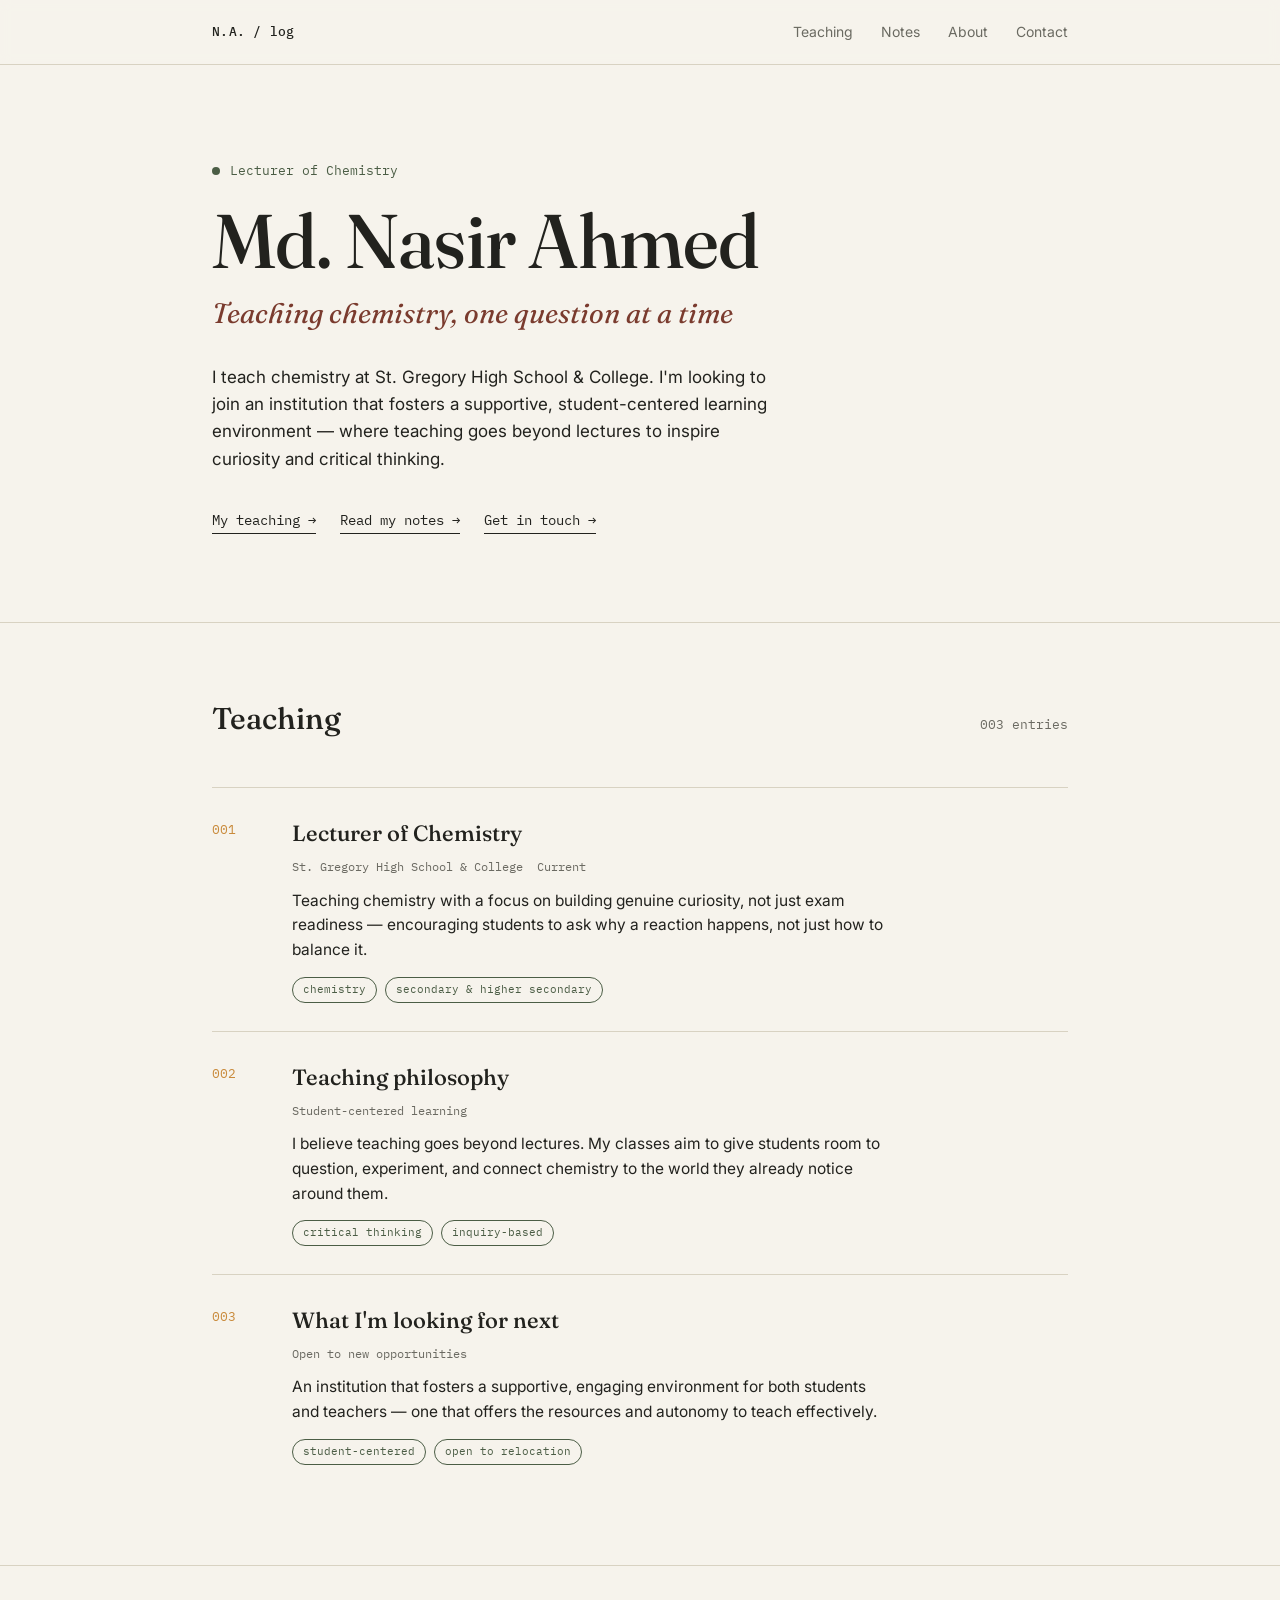
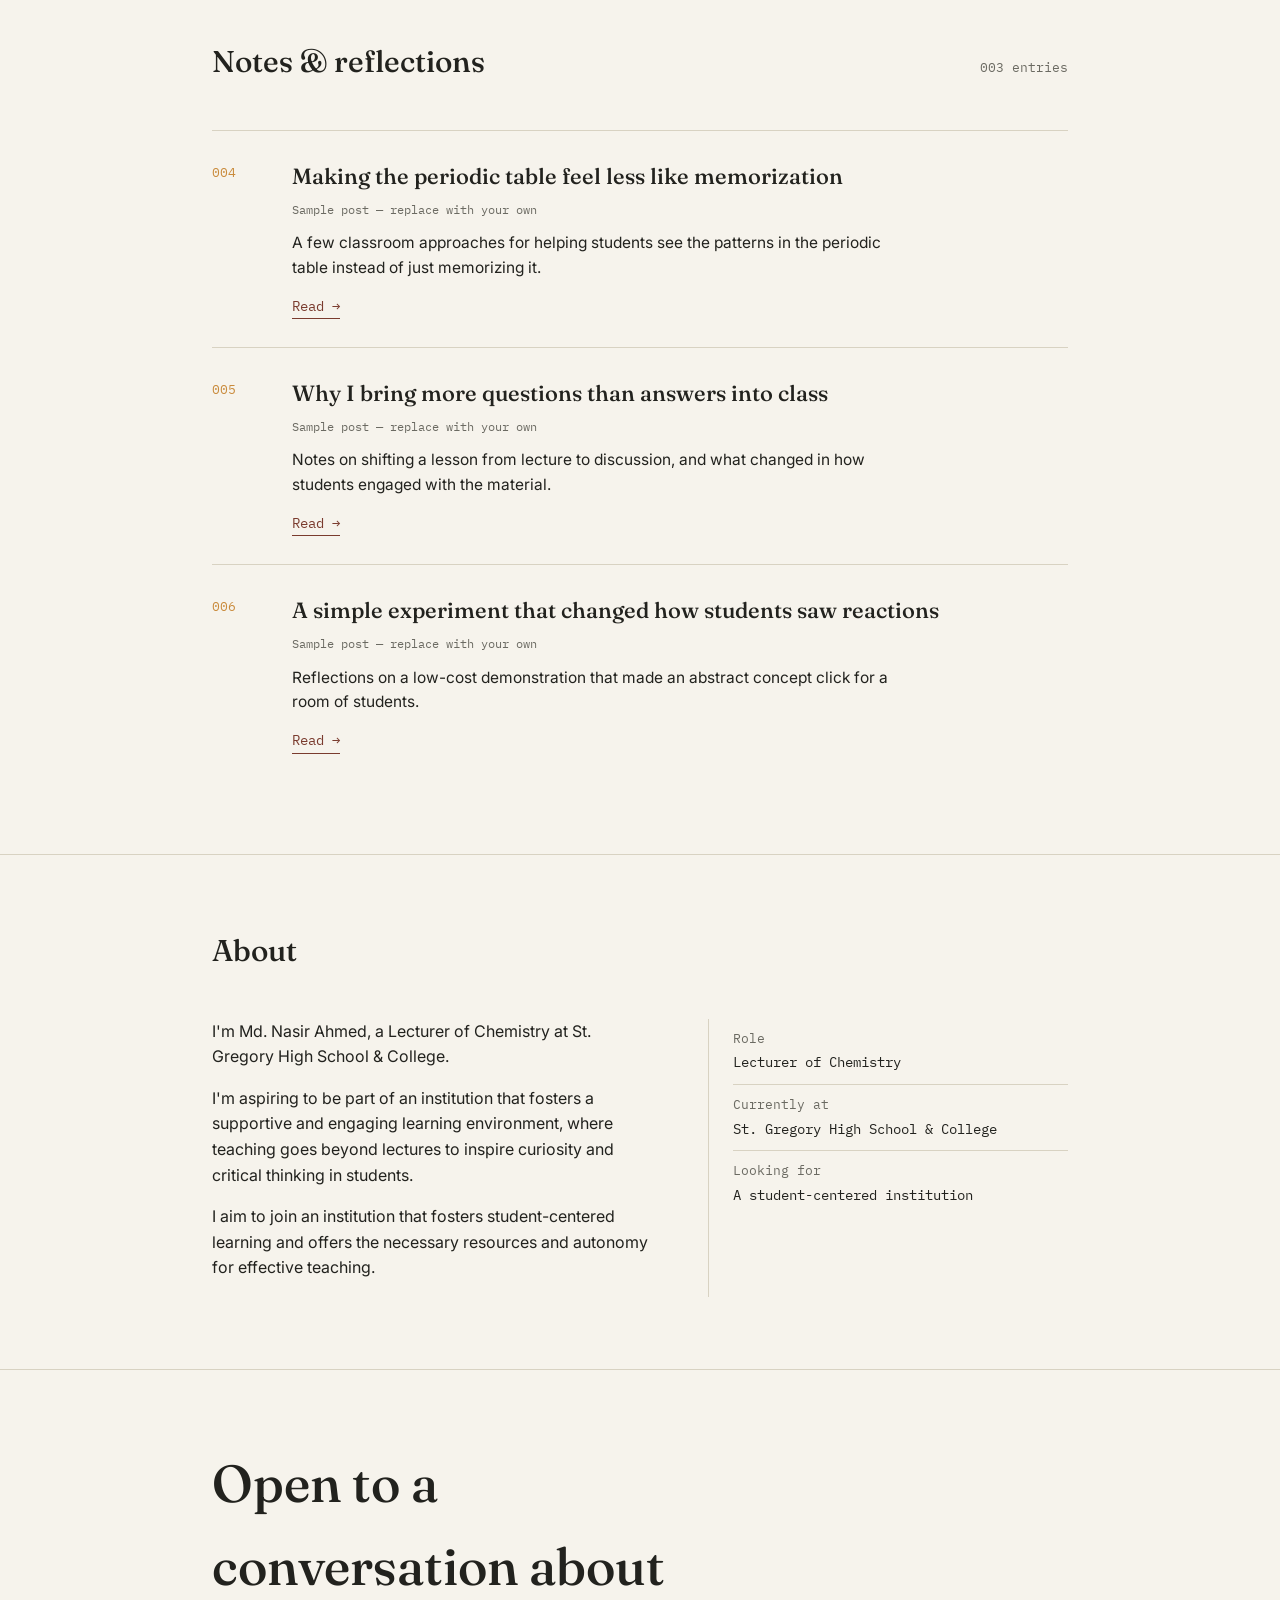
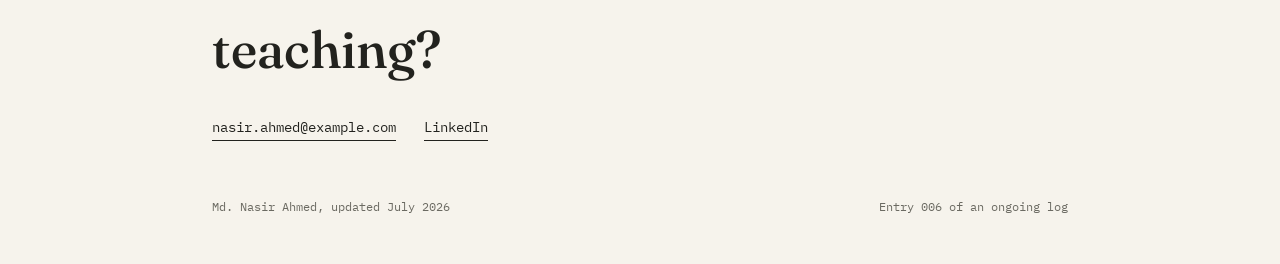
==== index (2).html @ c457138a "Add files via upload" ====
<!DOCTYPE html>
<html lang="en">
<head>
<meta charset="UTF-8">
<meta name="viewport" content="width=device-width, initial-scale=1.0">
<title>Md. Nasir Ahmed</title>
<link rel="preconnect" href="https://fonts.googleapis.com">
<link rel="preconnect" href="https://fonts.gstatic.com" crossorigin>
<link href="https://fonts.googleapis.com/css2?family=Fraunces:ital,opsz,wght@0,9..144,400;0,9..144,500;0,9..144,600;1,9..144,400&family=Inter:wght@400;500;600&family=IBM+Plex+Mono:wght@400;500&display=swap" rel="stylesheet">
<style>
  :root{
    --ink:#1C2321;
    --paper:#F6F3EC;
    --paper-alt:#EFEADD;
    --moss:#4B5D45;
    --ochre:#C98A3B;
    --rust:#7A3B2E;
    --charcoal:#22221E;
    --muted:#6B6A62;
    --line:#D8D2C2;
    --font-display:'Fraunces', serif;
    --font-body:'Inter', sans-serif;
    --font-mono:'IBM Plex Mono', monospace;
  }
  *{margin:0;padding:0;box-sizing:border-box;}
  html{scroll-behavior:smooth;}
  body{
    background:var(--paper);
    color:var(--charcoal);
    font-family:var(--font-body);
    line-height:1.6;
    -webkit-font-smoothing:antialiased;
  }
  a{color:inherit;text-decoration:none;}

  ::selection{background:var(--ochre);color:var(--paper);}

  .wrap{max-width:920px;margin:0 auto;padding:0 32px;}

  /* NAV */
  nav{
    position:sticky;top:0;z-index:50;
    background:rgba(246,243,236,0.92);
    backdrop-filter:blur(6px);
    border-bottom:1px solid var(--line);
  }
  nav .wrap{
    display:flex;align-items:center;justify-content:space-between;
    height:64px;
  }
  .nav-mark{
    font-family:var(--font-mono);font-size:13px;letter-spacing:0.02em;
    color:var(--charcoal);font-weight:500;
  }
  .nav-links{display:flex;gap:28px;list-style:none;}
  .nav-links a{
    font-size:14px;color:var(--muted);
    transition:color 0.15s ease;
  }
  .nav-links a:hover{color:var(--charcoal);}
  .nav-toggle{display:none;background:none;border:none;font-family:var(--font-mono);font-size:13px;cursor:pointer;color:var(--charcoal);}

  /* HERO */
  .hero{padding:96px 0 88px;position:relative;}
  .hero-eyebrow{
    font-family:var(--font-mono);font-size:13px;color:var(--moss);
    margin-bottom:20px;display:flex;align-items:center;gap:10px;
  }
  .hero-eyebrow::before{
    content:"";width:8px;height:8px;background:var(--moss);border-radius:50%;
    display:inline-block;
  }
  h1.hero-name{
    font-family:var(--font-display);
    font-weight:500;
    font-size:clamp(42px, 7vw, 76px);
    line-height:1.02;
    letter-spacing:-0.01em;
    max-width:14ch;
  }
  .hero-role{
    font-family:var(--font-display);
    font-style:italic;
    font-weight:400;
    font-size:clamp(20px, 2.6vw, 28px);
    color:var(--rust);
    margin-top:12px;
  }
  .hero-desc{
    margin-top:28px;
    max-width:52ch;
    font-size:17px;
    color:var(--charcoal);
  }
  .hero-links{
    margin-top:36px;
    display:flex;gap:24px;flex-wrap:wrap;
  }
  .hero-links a{
    font-size:14px;font-family:var(--font-mono);
    border-bottom:1px solid var(--charcoal);
    padding-bottom:2px;
  }
  .hero-links a:hover{color:var(--ochre);border-color:var(--ochre);}

  /* LOG STRUCTURE — shared by work + writing */
  .section{padding:72px 0;border-top:1px solid var(--line);}
  .section-head{
    display:flex;align-items:baseline;justify-content:space-between;
    margin-bottom:44px;flex-wrap:wrap;gap:8px;
  }
  .section-head h2{
    font-family:var(--font-display);font-weight:500;font-size:30px;
  }
  .section-head .count{
    font-family:var(--font-mono);font-size:13px;color:var(--muted);
  }

  .entry{
    display:grid;
    grid-template-columns:56px 1fr;
    gap:24px;
    padding:28px 0;
    border-top:1px solid var(--line);
  }
  .entry:first-of-type{border-top:none;}
  .entry-num{
    font-family:var(--font-mono);font-size:13px;color:var(--ochre);
    padding-top:4px;
  }
  .entry-body h3{
    font-family:var(--font-display);font-weight:500;font-size:22px;
    margin-bottom:6px;
  }
  .entry-meta{
    font-family:var(--font-mono);font-size:12px;color:var(--muted);
    margin-bottom:12px;display:flex;gap:14px;flex-wrap:wrap;
  }
  .entry-body p{color:var(--charcoal);max-width:60ch;font-size:15.5px;}
  .entry-tags{margin-top:14px;display:flex;gap:8px;flex-wrap:wrap;}
  .tag{
    font-family:var(--font-mono);font-size:11px;color:var(--moss);
    border:1px solid var(--moss);border-radius:100px;
    padding:3px 10px;
  }
  .entry-link{
    display:inline-block;margin-top:14px;font-size:14px;font-family:var(--font-mono);
    color:var(--rust);border-bottom:1px solid var(--rust);padding-bottom:1px;
  }

  /* ABOUT */
  .about-grid{display:grid;grid-template-columns:1.1fr 0.9fr;gap:56px;}
  .about-grid p{margin-bottom:16px;font-size:16px;max-width:56ch;}
  .about-facts{
    font-family:var(--font-mono);font-size:13px;color:var(--muted);
    border-left:1px solid var(--line);padding-left:24px;
  }
  .about-facts div{padding:10px 0;border-bottom:1px solid var(--line);}
  .about-facts div:last-child{border-bottom:none;}
  .about-facts span{display:block;color:var(--charcoal);font-size:14px;margin-top:2px;}

  /* CONTACT / FOOTER */
  footer{padding:72px 0 48px;border-top:1px solid var(--line);}
  footer h2{
    font-family:var(--font-display);font-weight:500;
    font-size:clamp(32px,5vw,52px);max-width:14ch;margin-bottom:24px;
  }
  .footer-links{display:flex;gap:28px;flex-wrap:wrap;margin-bottom:56px;}
  .footer-links a{
    font-family:var(--font-mono);font-size:14px;
    border-bottom:1px solid var(--charcoal);padding-bottom:2px;
  }
  .footer-links a:hover{color:var(--ochre);border-color:var(--ochre);}
  .footer-bottom{
    display:flex;justify-content:space-between;align-items:center;
    font-family:var(--font-mono);font-size:12px;color:var(--muted);
    flex-wrap:wrap;gap:8px;
  }

  @media (max-width:720px){
    .wrap{padding:0 20px;}
    .nav-links{
      position:absolute;top:64px;left:0;right:0;
      background:var(--paper);border-bottom:1px solid var(--line);
      flex-direction:column;padding:16px 20px;gap:16px;display:none;
    }
    .nav-links.open{display:flex;}
    .nav-toggle{display:block;}
    .entry{grid-template-columns:1fr;}
    .entry-num{padding-top:0;}
    .about-grid{grid-template-columns:1fr;}
    .about-facts{border-left:none;border-top:1px solid var(--line);padding-left:0;padding-top:20px;}
  }

  :focus-visible{outline:2px solid var(--ochre);outline-offset:2px;}
</style>
</head>
<body>

<nav>
  <div class="wrap">
    <span class="nav-mark">N.A. / log</span>
    <ul class="nav-links" id="navLinks">
      <li><a href="#work">Teaching</a></li>
      <li><a href="#writing">Notes</a></li>
      <li><a href="#about">About</a></li>
      <li><a href="#contact">Contact</a></li>
    </ul>
    <button class="nav-toggle" id="navToggle" aria-label="Toggle menu">Menu</button>
  </div>
</nav>

<header class="hero">
  <div class="wrap">
    <div class="hero-eyebrow">Lecturer of Chemistry</div>
    <h1 class="hero-name">Md. Nasir Ahmed</h1>
    <p class="hero-role">Teaching chemistry, one question at a time</p>
    <p class="hero-desc">I teach chemistry at St. Gregory High School &amp; College. I'm looking to join an institution that fosters a supportive, student-centered learning environment &mdash; where teaching goes beyond lectures to inspire curiosity and critical thinking.</p>
    <div class="hero-links">
      <a href="#work">My teaching &rarr;</a>
      <a href="#writing">Read my notes &rarr;</a>
      <a href="mailto:nasir.ahmed@example.com">Get in touch &rarr;</a>
    </div>
  </div>
</header>

<section class="section" id="work">
  <div class="wrap">
    <div class="section-head">
      <h2>Teaching</h2>
      <span class="count">003 entries</span>
    </div>

    <div class="entry">
      <div class="entry-num">001</div>
      <div class="entry-body">
        <h3>Lecturer of Chemistry</h3>
        <div class="entry-meta"><span>St. Gregory High School &amp; College</span><span>Current</span></div>
        <p>Teaching chemistry with a focus on building genuine curiosity, not just exam readiness &mdash; encouraging students to ask why a reaction happens, not just how to balance it.</p>
        <div class="entry-tags"><span class="tag">chemistry</span><span class="tag">secondary &amp; higher secondary</span></div>
      </div>
    </div>

    <div class="entry">
      <div class="entry-num">002</div>
      <div class="entry-body">
        <h3>Teaching philosophy</h3>
        <div class="entry-meta"><span>Student-centered learning</span></div>
        <p>I believe teaching goes beyond lectures. My classes aim to give students room to question, experiment, and connect chemistry to the world they already notice around them.</p>
        <div class="entry-tags"><span class="tag">critical thinking</span><span class="tag">inquiry-based</span></div>
      </div>
    </div>

    <div class="entry">
      <div class="entry-num">003</div>
      <div class="entry-body">
        <h3>What I'm looking for next</h3>
        <div class="entry-meta"><span>Open to new opportunities</span></div>
        <p>An institution that fosters a supportive, engaging environment for both students and teachers &mdash; one that offers the resources and autonomy to teach effectively.</p>
        <div class="entry-tags"><span class="tag">student-centered</span><span class="tag">open to relocation</span></div>
      </div>
    </div>
  </div>
</section>

<section class="section" id="writing">
  <div class="wrap">
    <div class="section-head">
      <h2>Notes &amp; reflections</h2>
      <span class="count">003 entries</span>
    </div>

    <div class="entry">
      <div class="entry-num">004</div>
      <div class="entry-body">
        <h3>Making the periodic table feel less like memorization</h3>
        <div class="entry-meta"><span>Sample post &mdash; replace with your own</span></div>
        <p>A few classroom approaches for helping students see the patterns in the periodic table instead of just memorizing it.</p>
        <a href="#" class="entry-link">Read &rarr;</a>
      </div>
    </div>

    <div class="entry">
      <div class="entry-num">005</div>
      <div class="entry-body">
        <h3>Why I bring more questions than answers into class</h3>
        <div class="entry-meta"><span>Sample post &mdash; replace with your own</span></div>
        <p>Notes on shifting a lesson from lecture to discussion, and what changed in how students engaged with the material.</p>
        <a href="#" class="entry-link">Read &rarr;</a>
      </div>
    </div>

    <div class="entry">
      <div class="entry-num">006</div>
      <div class="entry-body">
        <h3>A simple experiment that changed how students saw reactions</h3>
        <div class="entry-meta"><span>Sample post &mdash; replace with your own</span></div>
        <p>Reflections on a low-cost demonstration that made an abstract concept click for a room of students.</p>
        <a href="#" class="entry-link">Read &rarr;</a>
      </div>
    </div>
  </div>
</section>

<section class="section" id="about">
  <div class="wrap">
    <div class="section-head"><h2>About</h2></div>
    <div class="about-grid">
      <div>
        <p>I'm Md. Nasir Ahmed, a Lecturer of Chemistry at St. Gregory High School &amp; College.</p>
        <p>I'm aspiring to be part of an institution that fosters a supportive and engaging learning environment, where teaching goes beyond lectures to inspire curiosity and critical thinking in students.</p>
        <p>I aim to join an institution that fosters student-centered learning and offers the necessary resources and autonomy for effective teaching.</p>
      </div>
      <div class="about-facts">
        <div>Role<span>Lecturer of Chemistry</span></div>
        <div>Currently at<span>St. Gregory High School &amp; College</span></div>
        <div>Looking for<span>A student-centered institution</span></div>
      </div>
    </div>
  </div>
</section>

<footer id="contact">
  <div class="wrap">
    <h2>Open to a conversation about teaching?</h2>
    <div class="footer-links">
      <a href="mailto:nasir.ahmed@example.com">nasir.ahmed@example.com</a>
      <a href="#">LinkedIn</a>
    </div>
    <div class="footer-bottom">
      <span>Md. Nasir Ahmed, updated July 2026</span>
      <span>Entry 006 of an ongoing log</span>
    </div>
  </div>
</footer>

<script>
  const toggle = document.getElementById('navToggle');
  const links = document.getElementById('navLinks');
  toggle.addEventListener('click', () => links.classList.toggle('open'));
  links.querySelectorAll('a').forEach(a => a.addEventListener('click', () => links.classList.remove('open')));
</script>

</body>
</html>
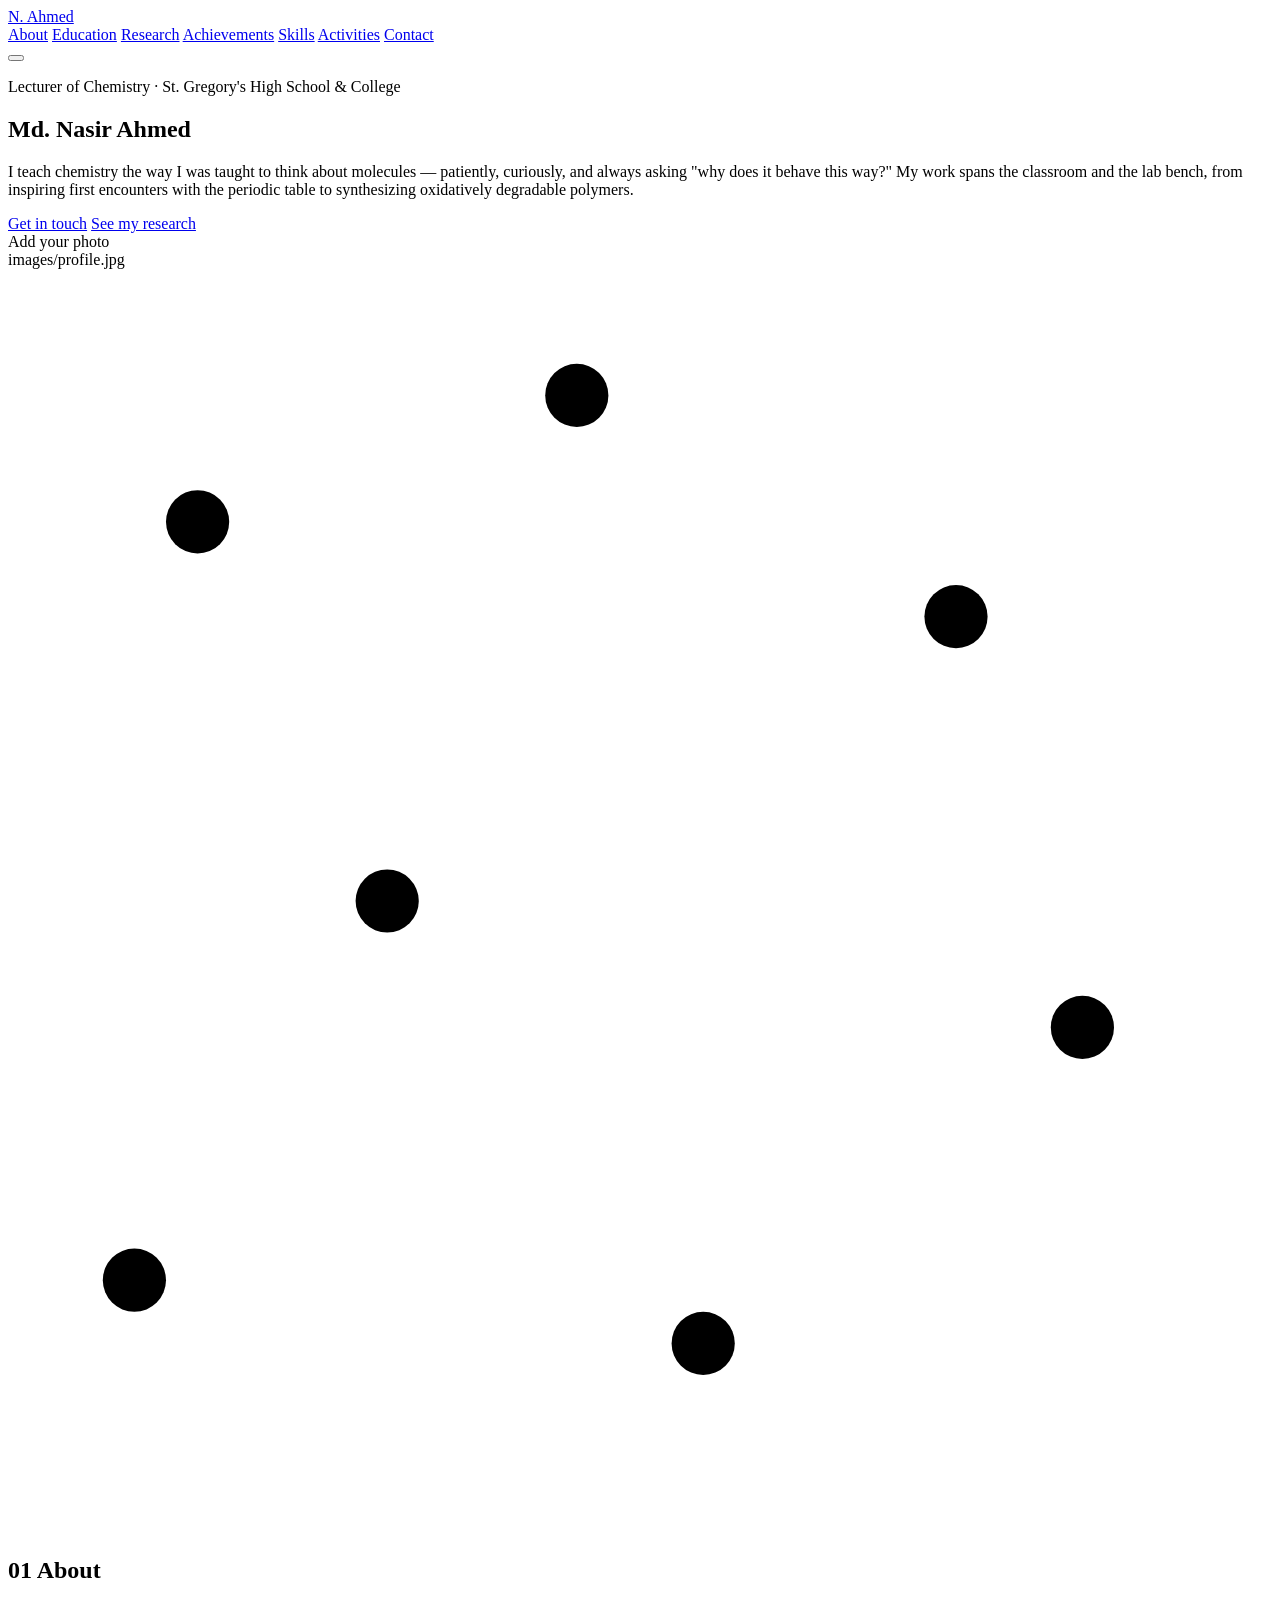
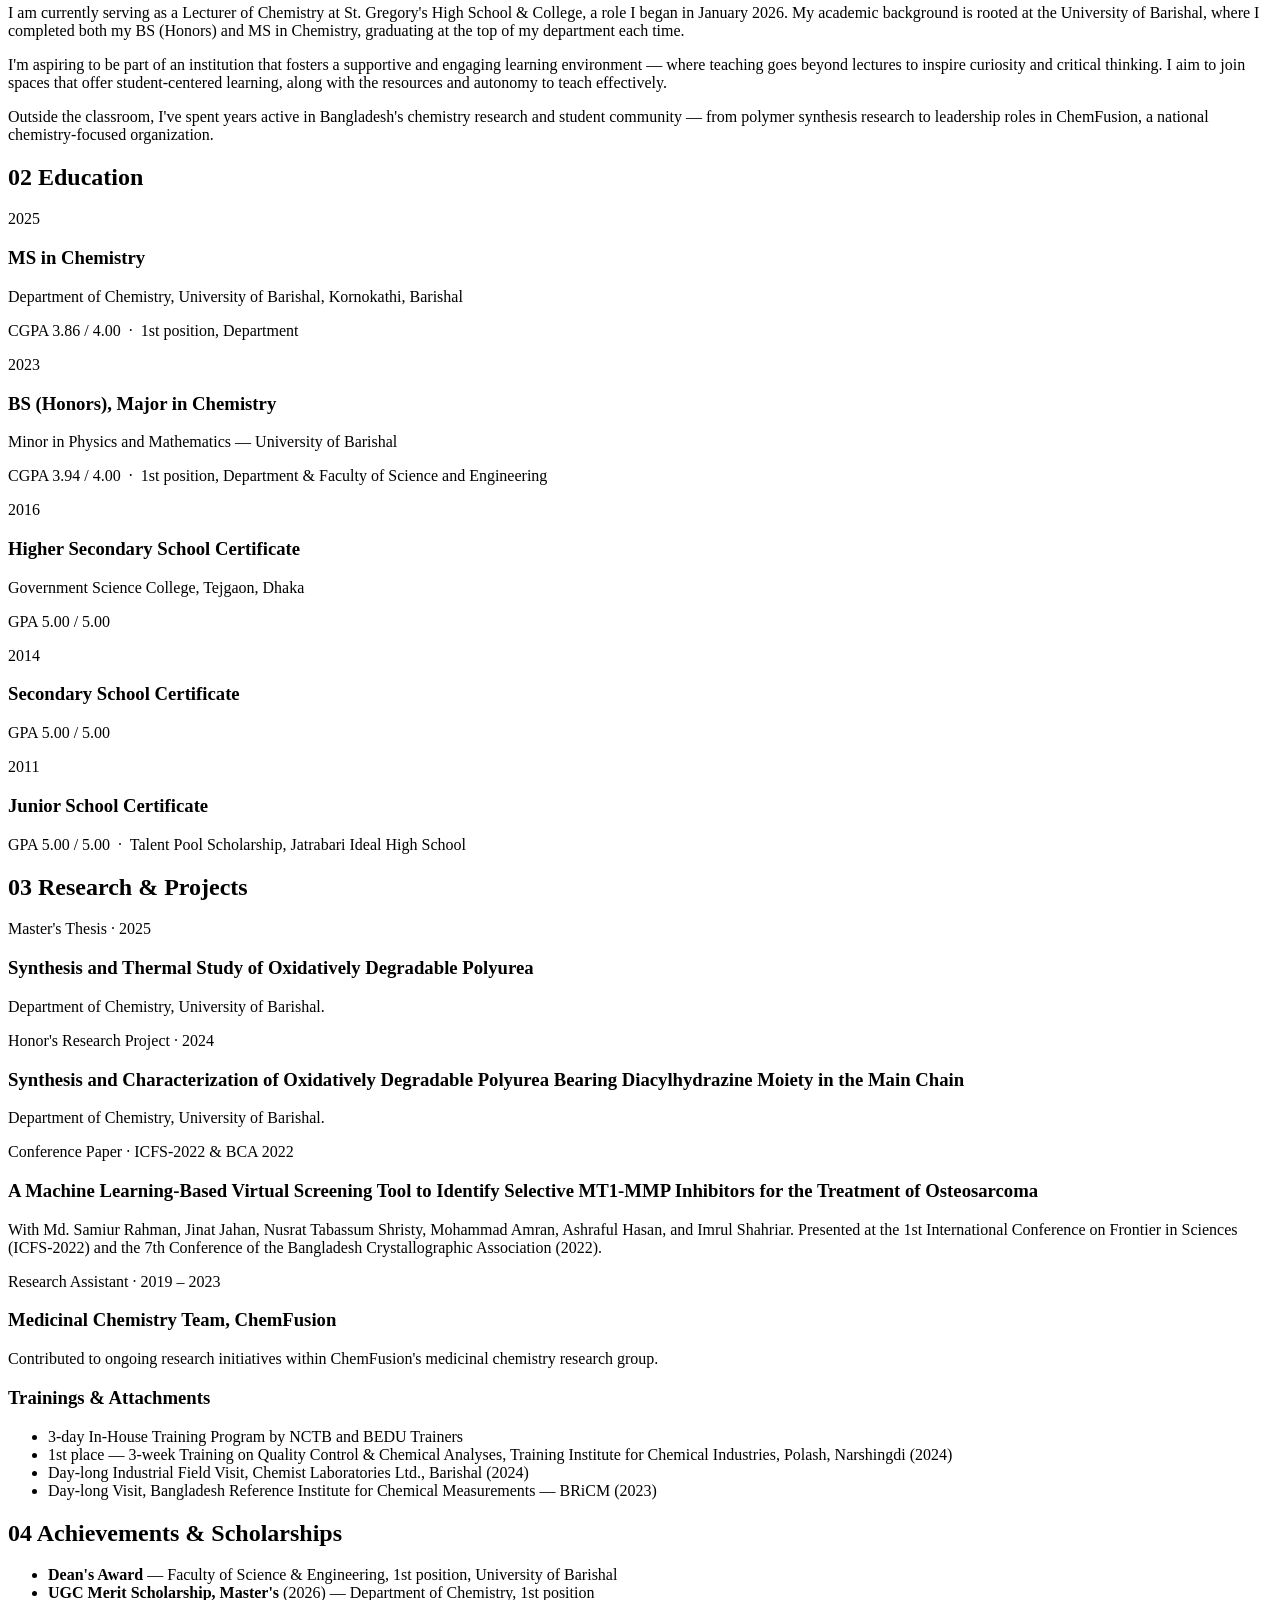
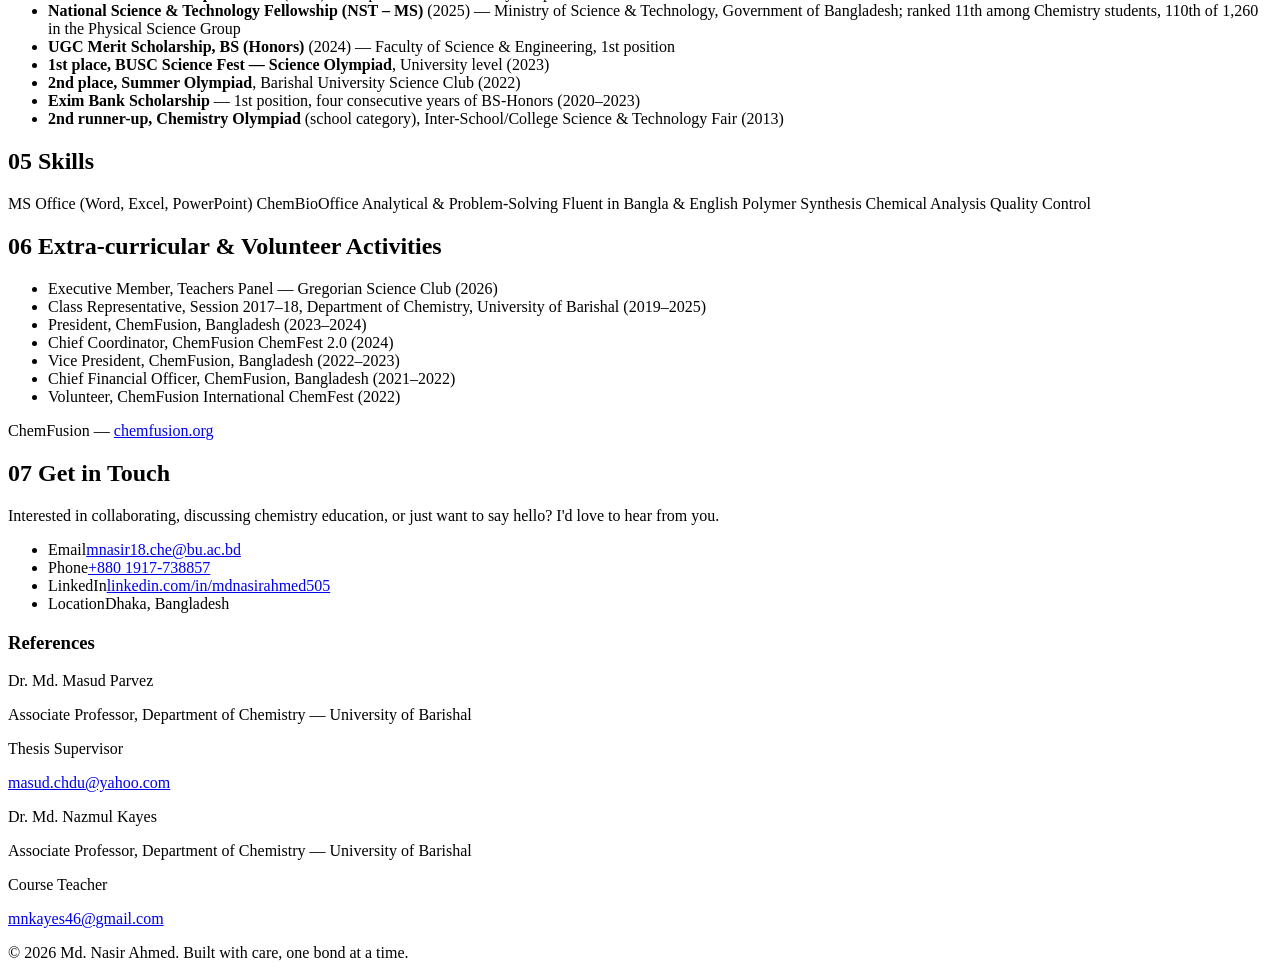
==== commit c1b665cb: "Add files via upload" ====
--- a/index (2).html
+++ b/index (2).html
@@ -3,342 +3,313 @@
 <head>
 <meta charset="UTF-8">
 <meta name="viewport" content="width=device-width, initial-scale=1.0">
-<title>Md. Nasir Ahmed</title>
+<title>Md. Nasir Ahmed — Chemistry Educator & Researcher</title>
+<meta name="description" content="Personal website of Md. Nasir Ahmed, Lecturer of Chemistry at St. Gregory's High School & College.">
 <link rel="preconnect" href="https://fonts.googleapis.com">
 <link rel="preconnect" href="https://fonts.gstatic.com" crossorigin>
-<link href="https://fonts.googleapis.com/css2?family=Fraunces:ital,opsz,wght@0,9..144,400;0,9..144,500;0,9..144,600;1,9..144,400&family=Inter:wght@400;500;600&family=IBM+Plex+Mono:wght@400;500&display=swap" rel="stylesheet">
-<style>
-  :root{
-    --ink:#1C2321;
-    --paper:#F6F3EC;
-    --paper-alt:#EFEADD;
-    --moss:#4B5D45;
-    --ochre:#C98A3B;
-    --rust:#7A3B2E;
-    --charcoal:#22221E;
-    --muted:#6B6A62;
-    --line:#D8D2C2;
-    --font-display:'Fraunces', serif;
-    --font-body:'Inter', sans-serif;
-    --font-mono:'IBM Plex Mono', monospace;
-  }
-  *{margin:0;padding:0;box-sizing:border-box;}
-  html{scroll-behavior:smooth;}
-  body{
-    background:var(--paper);
-    color:var(--charcoal);
-    font-family:var(--font-body);
-    line-height:1.6;
-    -webkit-font-smoothing:antialiased;
-  }
-  a{color:inherit;text-decoration:none;}
-
-  ::selection{background:var(--ochre);color:var(--paper);}
-
-  .wrap{max-width:920px;margin:0 auto;padding:0 32px;}
-
-  /* NAV */
-  nav{
-    position:sticky;top:0;z-index:50;
-    background:rgba(246,243,236,0.92);
-    backdrop-filter:blur(6px);
-    border-bottom:1px solid var(--line);
-  }
-  nav .wrap{
-    display:flex;align-items:center;justify-content:space-between;
-    height:64px;
-  }
-  .nav-mark{
-    font-family:var(--font-mono);font-size:13px;letter-spacing:0.02em;
-    color:var(--charcoal);font-weight:500;
-  }
-  .nav-links{display:flex;gap:28px;list-style:none;}
-  .nav-links a{
-    font-size:14px;color:var(--muted);
-    transition:color 0.15s ease;
-  }
-  .nav-links a:hover{color:var(--charcoal);}
-  .nav-toggle{display:none;background:none;border:none;font-family:var(--font-mono);font-size:13px;cursor:pointer;color:var(--charcoal);}
-
-  /* HERO */
-  .hero{padding:96px 0 88px;position:relative;}
-  .hero-eyebrow{
-    font-family:var(--font-mono);font-size:13px;color:var(--moss);
-    margin-bottom:20px;display:flex;align-items:center;gap:10px;
-  }
-  .hero-eyebrow::before{
-    content:"";width:8px;height:8px;background:var(--moss);border-radius:50%;
-    display:inline-block;
-  }
-  h1.hero-name{
-    font-family:var(--font-display);
-    font-weight:500;
-    font-size:clamp(42px, 7vw, 76px);
-    line-height:1.02;
-    letter-spacing:-0.01em;
-    max-width:14ch;
-  }
-  .hero-role{
-    font-family:var(--font-display);
-    font-style:italic;
-    font-weight:400;
-    font-size:clamp(20px, 2.6vw, 28px);
-    color:var(--rust);
-    margin-top:12px;
-  }
-  .hero-desc{
-    margin-top:28px;
-    max-width:52ch;
-    font-size:17px;
-    color:var(--charcoal);
-  }
-  .hero-links{
-    margin-top:36px;
-    display:flex;gap:24px;flex-wrap:wrap;
-  }
-  .hero-links a{
-    font-size:14px;font-family:var(--font-mono);
-    border-bottom:1px solid var(--charcoal);
-    padding-bottom:2px;
-  }
-  .hero-links a:hover{color:var(--ochre);border-color:var(--ochre);}
-
-  /* LOG STRUCTURE — shared by work + writing */
-  .section{padding:72px 0;border-top:1px solid var(--line);}
-  .section-head{
-    display:flex;align-items:baseline;justify-content:space-between;
-    margin-bottom:44px;flex-wrap:wrap;gap:8px;
-  }
-  .section-head h2{
-    font-family:var(--font-display);font-weight:500;font-size:30px;
-  }
-  .section-head .count{
-    font-family:var(--font-mono);font-size:13px;color:var(--muted);
-  }
-
-  .entry{
-    display:grid;
-    grid-template-columns:56px 1fr;
-    gap:24px;
-    padding:28px 0;
-    border-top:1px solid var(--line);
-  }
-  .entry:first-of-type{border-top:none;}
-  .entry-num{
-    font-family:var(--font-mono);font-size:13px;color:var(--ochre);
-    padding-top:4px;
-  }
-  .entry-body h3{
-    font-family:var(--font-display);font-weight:500;font-size:22px;
-    margin-bottom:6px;
-  }
-  .entry-meta{
-    font-family:var(--font-mono);font-size:12px;color:var(--muted);
-    margin-bottom:12px;display:flex;gap:14px;flex-wrap:wrap;
-  }
-  .entry-body p{color:var(--charcoal);max-width:60ch;font-size:15.5px;}
-  .entry-tags{margin-top:14px;display:flex;gap:8px;flex-wrap:wrap;}
-  .tag{
-    font-family:var(--font-mono);font-size:11px;color:var(--moss);
-    border:1px solid var(--moss);border-radius:100px;
-    padding:3px 10px;
-  }
-  .entry-link{
-    display:inline-block;margin-top:14px;font-size:14px;font-family:var(--font-mono);
-    color:var(--rust);border-bottom:1px solid var(--rust);padding-bottom:1px;
-  }
-
-  /* ABOUT */
-  .about-grid{display:grid;grid-template-columns:1.1fr 0.9fr;gap:56px;}
-  .about-grid p{margin-bottom:16px;font-size:16px;max-width:56ch;}
-  .about-facts{
-    font-family:var(--font-mono);font-size:13px;color:var(--muted);
-    border-left:1px solid var(--line);padding-left:24px;
-  }
-  .about-facts div{padding:10px 0;border-bottom:1px solid var(--line);}
-  .about-facts div:last-child{border-bottom:none;}
-  .about-facts span{display:block;color:var(--charcoal);font-size:14px;margin-top:2px;}
-
-  /* CONTACT / FOOTER */
-  footer{padding:72px 0 48px;border-top:1px solid var(--line);}
-  footer h2{
-    font-family:var(--font-display);font-weight:500;
-    font-size:clamp(32px,5vw,52px);max-width:14ch;margin-bottom:24px;
-  }
-  .footer-links{display:flex;gap:28px;flex-wrap:wrap;margin-bottom:56px;}
-  .footer-links a{
-    font-family:var(--font-mono);font-size:14px;
-    border-bottom:1px solid var(--charcoal);padding-bottom:2px;
-  }
-  .footer-links a:hover{color:var(--ochre);border-color:var(--ochre);}
-  .footer-bottom{
-    display:flex;justify-content:space-between;align-items:center;
-    font-family:var(--font-mono);font-size:12px;color:var(--muted);
-    flex-wrap:wrap;gap:8px;
-  }
-
-  @media (max-width:720px){
-    .wrap{padding:0 20px;}
-    .nav-links{
-      position:absolute;top:64px;left:0;right:0;
-      background:var(--paper);border-bottom:1px solid var(--line);
-      flex-direction:column;padding:16px 20px;gap:16px;display:none;
-    }
-    .nav-links.open{display:flex;}
-    .nav-toggle{display:block;}
-    .entry{grid-template-columns:1fr;}
-    .entry-num{padding-top:0;}
-    .about-grid{grid-template-columns:1fr;}
-    .about-facts{border-left:none;border-top:1px solid var(--line);padding-left:0;padding-top:20px;}
-  }
-
-  :focus-visible{outline:2px solid var(--ochre);outline-offset:2px;}
-</style>
+<link href="https://fonts.googleapis.com/css2?family=Fraunces:opsz,wght@9..144,400;9..144,500;9..144,600;9..144,700&family=Inter:wght@400;500;600;700&family=IBM+Plex+Mono:wght@400;500&display=swap" rel="stylesheet">
+<link rel="stylesheet" href="style.css">
 </head>
 <body>
 
-<nav>
+<!-- ============ NAV ============ -->
+<header class="site-header">
+  <div class="wrap header-inner">
+    <a href="#top" class="brand">N. Ahmed</a>
+    <nav class="site-nav">
+      <a href="#about">About</a>
+      <a href="#education">Education</a>
+      <a href="#research">Research</a>
+      <a href="#achievements">Achievements</a>
+      <a href="#skills">Skills</a>
+      <a href="#activities">Activities</a>
+      <a href="#contact">Contact</a>
+    </nav>
+    <button class="nav-toggle" aria-label="Toggle menu" aria-expanded="false">
+      <span></span><span></span><span></span>
+    </button>
+  </div>
+</header>
+
+<!-- ============ HERO ============ -->
+<section id="top" class="hero">
+  <div class="wrap hero-inner">
+    <div class="hero-text">
+      <p class="eyebrow">Lecturer of Chemistry · St. Gregory's High School & College</p>
+      <h1>Md. Nasir Ahmed</h1>
+      <p class="hero-lede">
+        I teach chemistry the way I was taught to think about molecules — patiently,
+        curiously, and always asking "why does it behave this way?" My work spans
+        the classroom and the lab bench, from inspiring first encounters with the
+        periodic table to synthesizing oxidatively degradable polymers.
+      </p>
+      <div class="hero-actions">
+        <a href="#contact" class="btn btn-primary">Get in touch</a>
+        <a href="#research" class="btn btn-ghost">See my research</a>
+      </div>
+    </div>
+
+    <!-- ===== IMAGE / PHOTO SECTION ===== -->
+    <div class="hero-photo">
+      <div class="photo-frame">
+        <!--
+          ADD YOUR PHOTO HERE:
+          1. Upload a square photo to the /images folder in your GitHub repo (e.g. images/profile.jpg)
+          2. Replace the src below with "images/profile.jpg"
+          3. Delete or keep the placeholder <div class="photo-placeholder"> as a fallback
+        -->
+        <img src="images/profile.jpg" alt="Portrait of Md. Nasir Ahmed" class="profile-photo"
+             onerror="this.style.display='none'; this.nextElementSibling.style.display='flex';">
+        <div class="photo-placeholder">
+          <span>Add your photo<br>images/profile.jpg</span>
+        </div>
+      </div>
+      <svg class="bond-motif" viewBox="0 0 200 200" aria-hidden="true">
+        <circle cx="30" cy="40" r="5"></circle>
+        <circle cx="90" cy="20" r="5"></circle>
+        <circle cx="150" cy="55" r="5"></circle>
+        <circle cx="60" cy="100" r="5"></circle>
+        <circle cx="170" cy="120" r="5"></circle>
+        <circle cx="20" cy="160" r="5"></circle>
+        <circle cx="110" cy="170" r="5"></circle>
+        <line x1="30" y1="40" x2="90" y2="20"></line>
+        <line x1="90" y1="20" x2="150" y2="55"></line>
+        <line x1="30" y1="40" x2="60" y2="100"></line>
+        <line x1="60" y1="100" x2="170" y2="120"></line>
+        <line x1="60" y1="100" x2="20" y2="160"></line>
+        <line x1="60" y1="100" x2="110" y2="170"></line>
+      </svg>
+    </div>
+  </div>
+</section>
+
+<!-- ============ ABOUT ============ -->
+<section id="about" class="section">
+  <div class="wrap about-grid">
+    <h2 class="section-title"><span class="section-num">01</span> About</h2>
+    <div class="about-body">
+      <p>
+        I am currently serving as a Lecturer of Chemistry at St. Gregory's High School
+        & College, a role I began in January 2026. My academic background is rooted at
+        the University of Barishal, where I completed both my BS (Honors) and MS in
+        Chemistry, graduating at the top of my department each time.
+      </p>
+      <p>
+        I'm aspiring to be part of an institution that fosters a supportive and
+        engaging learning environment — where teaching goes beyond lectures to
+        inspire curiosity and critical thinking. I aim to join spaces that offer
+        student-centered learning, along with the resources and autonomy to teach
+        effectively.
+      </p>
+      <p>
+        Outside the classroom, I've spent years active in Bangladesh's chemistry
+        research and student community — from polymer synthesis research to
+        leadership roles in ChemFusion, a national chemistry-focused organization.
+      </p>
+    </div>
+  </div>
+</section>
+
+<!-- ============ EDUCATION ============ -->
+<section id="education" class="section section-tint">
   <div class="wrap">
-    <span class="nav-mark">N.A. / log</span>
-    <ul class="nav-links" id="navLinks">
-      <li><a href="#work">Teaching</a></li>
-      <li><a href="#writing">Notes</a></li>
-      <li><a href="#about">About</a></li>
-      <li><a href="#contact">Contact</a></li>
+    <h2 class="section-title"><span class="section-num">02</span> Education</h2>
+
+    <div class="timeline">
+      <div class="timeline-item">
+        <div class="timeline-year">2025</div>
+        <div class="timeline-content">
+          <h3>MS in Chemistry</h3>
+          <p class="timeline-org">Department of Chemistry, University of Barishal, Kornokathi, Barishal</p>
+          <p class="timeline-detail">CGPA 3.86 / 4.00 &nbsp;·&nbsp; 1st position, Department</p>
+        </div>
+      </div>
+
+      <div class="timeline-item">
+        <div class="timeline-year">2023</div>
+        <div class="timeline-content">
+          <h3>BS (Honors), Major in Chemistry</h3>
+          <p class="timeline-org">Minor in Physics and Mathematics — University of Barishal</p>
+          <p class="timeline-detail">CGPA 3.94 / 4.00 &nbsp;·&nbsp; 1st position, Department & Faculty of Science and Engineering</p>
+        </div>
+      </div>
+
+      <div class="timeline-item">
+        <div class="timeline-year">2016</div>
+        <div class="timeline-content">
+          <h3>Higher Secondary School Certificate</h3>
+          <p class="timeline-org">Government Science College, Tejgaon, Dhaka</p>
+          <p class="timeline-detail">GPA 5.00 / 5.00</p>
+        </div>
+      </div>
+
+      <div class="timeline-item">
+        <div class="timeline-year">2014</div>
+        <div class="timeline-content">
+          <h3>Secondary School Certificate</h3>
+          <p class="timeline-detail">GPA 5.00 / 5.00</p>
+        </div>
+      </div>
+
+      <div class="timeline-item">
+        <div class="timeline-year">2011</div>
+        <div class="timeline-content">
+          <h3>Junior School Certificate</h3>
+          <p class="timeline-detail">GPA 5.00 / 5.00 &nbsp;·&nbsp; Talent Pool Scholarship, Jatrabari Ideal High School</p>
+        </div>
+      </div>
+    </div>
+  </div>
+</section>
+
+<!-- ============ RESEARCH ============ -->
+<section id="research" class="section">
+  <div class="wrap">
+    <h2 class="section-title"><span class="section-num">03</span> Research & Projects</h2>
+
+    <div class="card-grid">
+      <article class="card">
+        <p class="card-tag">Master's Thesis · 2025</p>
+        <h3>Synthesis and Thermal Study of Oxidatively Degradable Polyurea</h3>
+        <p>Department of Chemistry, University of Barishal.</p>
+      </article>
+
+      <article class="card">
+        <p class="card-tag">Honor's Research Project · 2024</p>
+        <h3>Synthesis and Characterization of Oxidatively Degradable Polyurea Bearing Diacylhydrazine Moiety in the Main Chain</h3>
+        <p>Department of Chemistry, University of Barishal.</p>
+      </article>
+
+      <article class="card">
+        <p class="card-tag">Conference Paper · ICFS-2022 & BCA 2022</p>
+        <h3>A Machine Learning-Based Virtual Screening Tool to Identify Selective MT1-MMP Inhibitors for the Treatment of Osteosarcoma</h3>
+        <p>With Md. Samiur Rahman, Jinat Jahan, Nusrat Tabassum Shristy, Mohammad Amran,
+           Ashraful Hasan, and Imrul Shahriar. Presented at the 1st International
+           Conference on Frontier in Sciences (ICFS-2022) and the 7th Conference of
+           the Bangladesh Crystallographic Association (2022).</p>
+      </article>
+
+      <article class="card">
+        <p class="card-tag">Research Assistant · 2019 – 2023</p>
+        <h3>Medicinal Chemistry Team, ChemFusion</h3>
+        <p>Contributed to ongoing research initiatives within ChemFusion's medicinal
+           chemistry research group.</p>
+      </article>
+    </div>
+
+    <h3 class="subheading">Trainings & Attachments</h3>
+    <ul class="plain-list">
+      <li>3-day In-House Training Program by NCTB and BEDU Trainers</li>
+      <li>1st place — 3-week Training on Quality Control & Chemical Analyses, Training Institute for Chemical Industries, Polash, Narshingdi (2024)</li>
+      <li>Day-long Industrial Field Visit, Chemist Laboratories Ltd., Barishal (2024)</li>
+      <li>Day-long Visit, Bangladesh Reference Institute for Chemical Measurements — BRiCM (2023)</li>
     </ul>
-    <button class="nav-toggle" id="navToggle" aria-label="Toggle menu">Menu</button>
-  </div>
-</nav>
-
-<header class="hero">
+  </div>
+</section>
+
+<!-- ============ ACHIEVEMENTS ============ -->
+<section id="achievements" class="section section-tint">
   <div class="wrap">
-    <div class="hero-eyebrow">Lecturer of Chemistry</div>
-    <h1 class="hero-name">Md. Nasir Ahmed</h1>
-    <p class="hero-role">Teaching chemistry, one question at a time</p>
-    <p class="hero-desc">I teach chemistry at St. Gregory High School &amp; College. I'm looking to join an institution that fosters a supportive, student-centered learning environment &mdash; where teaching goes beyond lectures to inspire curiosity and critical thinking.</p>
-    <div class="hero-links">
-      <a href="#work">My teaching &rarr;</a>
-      <a href="#writing">Read my notes &rarr;</a>
-      <a href="mailto:nasir.ahmed@example.com">Get in touch &rarr;</a>
-    </div>
-  </div>
-</header>
-
-<section class="section" id="work">
+    <h2 class="section-title"><span class="section-num">04</span> Achievements & Scholarships</h2>
+    <ul class="achievement-list">
+      <li><strong>Dean's Award</strong> — Faculty of Science & Engineering, 1st position, University of Barishal</li>
+      <li><strong>UGC Merit Scholarship, Master's</strong> (2026) — Department of Chemistry, 1st position</li>
+      <li><strong>National Science & Technology Fellowship (NST – MS)</strong> (2025) — Ministry of Science & Technology, Government of Bangladesh; ranked 11th among Chemistry students, 110th of 1,260 in the Physical Science Group</li>
+      <li><strong>UGC Merit Scholarship, BS (Honors)</strong> (2024) — Faculty of Science & Engineering, 1st position</li>
+      <li><strong>1st place, BUSC Science Fest — Science Olympiad</strong>, University level (2023)</li>
+      <li><strong>2nd place, Summer Olympiad</strong>, Barishal University Science Club (2022)</li>
+      <li><strong>Exim Bank Scholarship</strong> — 1st position, four consecutive years of BS-Honors (2020–2023)</li>
+      <li><strong>2nd runner-up, Chemistry Olympiad</strong> (school category), Inter-School/College Science & Technology Fair (2013)</li>
+    </ul>
+  </div>
+</section>
+
+<!-- ============ SKILLS ============ -->
+<section id="skills" class="section">
+  <div class="wrap skills-grid">
+    <h2 class="section-title"><span class="section-num">05</span> Skills</h2>
+    <div class="skills-tags">
+      <span class="tag">MS Office (Word, Excel, PowerPoint)</span>
+      <span class="tag">ChemBioOffice</span>
+      <span class="tag">Analytical & Problem-Solving</span>
+      <span class="tag">Fluent in Bangla & English</span>
+      <span class="tag">Polymer Synthesis</span>
+      <span class="tag">Chemical Analysis</span>
+      <span class="tag">Quality Control</span>
+    </div>
+  </div>
+</section>
+
+<!-- ============ ACTIVITIES ============ -->
+<section id="activities" class="section section-tint">
   <div class="wrap">
-    <div class="section-head">
-      <h2>Teaching</h2>
-      <span class="count">003 entries</span>
-    </div>
-
-    <div class="entry">
-      <div class="entry-num">001</div>
-      <div class="entry-body">
-        <h3>Lecturer of Chemistry</h3>
-        <div class="entry-meta"><span>St. Gregory High School &amp; College</span><span>Current</span></div>
-        <p>Teaching chemistry with a focus on building genuine curiosity, not just exam readiness &mdash; encouraging students to ask why a reaction happens, not just how to balance it.</p>
-        <div class="entry-tags"><span class="tag">chemistry</span><span class="tag">secondary &amp; higher secondary</span></div>
-      </div>
-    </div>
-
-    <div class="entry">
-      <div class="entry-num">002</div>
-      <div class="entry-body">
-        <h3>Teaching philosophy</h3>
-        <div class="entry-meta"><span>Student-centered learning</span></div>
-        <p>I believe teaching goes beyond lectures. My classes aim to give students room to question, experiment, and connect chemistry to the world they already notice around them.</p>
-        <div class="entry-tags"><span class="tag">critical thinking</span><span class="tag">inquiry-based</span></div>
-      </div>
-    </div>
-
-    <div class="entry">
-      <div class="entry-num">003</div>
-      <div class="entry-body">
-        <h3>What I'm looking for next</h3>
-        <div class="entry-meta"><span>Open to new opportunities</span></div>
-        <p>An institution that fosters a supportive, engaging environment for both students and teachers &mdash; one that offers the resources and autonomy to teach effectively.</p>
-        <div class="entry-tags"><span class="tag">student-centered</span><span class="tag">open to relocation</span></div>
-      </div>
-    </div>
-  </div>
-</section>
-
-<section class="section" id="writing">
-  <div class="wrap">
-    <div class="section-head">
-      <h2>Notes &amp; reflections</h2>
-      <span class="count">003 entries</span>
-    </div>
-
-    <div class="entry">
-      <div class="entry-num">004</div>
-      <div class="entry-body">
-        <h3>Making the periodic table feel less like memorization</h3>
-        <div class="entry-meta"><span>Sample post &mdash; replace with your own</span></div>
-        <p>A few classroom approaches for helping students see the patterns in the periodic table instead of just memorizing it.</p>
-        <a href="#" class="entry-link">Read &rarr;</a>
-      </div>
-    </div>
-
-    <div class="entry">
-      <div class="entry-num">005</div>
-      <div class="entry-body">
-        <h3>Why I bring more questions than answers into class</h3>
-        <div class="entry-meta"><span>Sample post &mdash; replace with your own</span></div>
-        <p>Notes on shifting a lesson from lecture to discussion, and what changed in how students engaged with the material.</p>
-        <a href="#" class="entry-link">Read &rarr;</a>
-      </div>
-    </div>
-
-    <div class="entry">
-      <div class="entry-num">006</div>
-      <div class="entry-body">
-        <h3>A simple experiment that changed how students saw reactions</h3>
-        <div class="entry-meta"><span>Sample post &mdash; replace with your own</span></div>
-        <p>Reflections on a low-cost demonstration that made an abstract concept click for a room of students.</p>
-        <a href="#" class="entry-link">Read &rarr;</a>
-      </div>
-    </div>
-  </div>
-</section>
-
-<section class="section" id="about">
-  <div class="wrap">
-    <div class="section-head"><h2>About</h2></div>
-    <div class="about-grid">
-      <div>
-        <p>I'm Md. Nasir Ahmed, a Lecturer of Chemistry at St. Gregory High School &amp; College.</p>
-        <p>I'm aspiring to be part of an institution that fosters a supportive and engaging learning environment, where teaching goes beyond lectures to inspire curiosity and critical thinking in students.</p>
-        <p>I aim to join an institution that fosters student-centered learning and offers the necessary resources and autonomy for effective teaching.</p>
-      </div>
-      <div class="about-facts">
-        <div>Role<span>Lecturer of Chemistry</span></div>
-        <div>Currently at<span>St. Gregory High School &amp; College</span></div>
-        <div>Looking for<span>A student-centered institution</span></div>
-      </div>
-    </div>
-  </div>
-</section>
-
-<footer id="contact">
-  <div class="wrap">
-    <h2>Open to a conversation about teaching?</h2>
-    <div class="footer-links">
-      <a href="mailto:nasir.ahmed@example.com">nasir.ahmed@example.com</a>
-      <a href="#">LinkedIn</a>
-    </div>
-    <div class="footer-bottom">
-      <span>Md. Nasir Ahmed, updated July 2026</span>
-      <span>Entry 006 of an ongoing log</span>
-    </div>
+    <h2 class="section-title"><span class="section-num">06</span> Extra-curricular & Volunteer Activities</h2>
+    <ul class="plain-list">
+      <li>Executive Member, Teachers Panel — Gregorian Science Club (2026)</li>
+      <li>Class Representative, Session 2017–18, Department of Chemistry, University of Barishal (2019–2025)</li>
+      <li>President, ChemFusion, Bangladesh (2023–2024)</li>
+      <li>Chief Coordinator, ChemFusion ChemFest 2.0 (2024)</li>
+      <li>Vice President, ChemFusion, Bangladesh (2022–2023)</li>
+      <li>Chief Financial Officer, ChemFusion, Bangladesh (2021–2022)</li>
+      <li>Volunteer, ChemFusion International ChemFest (2022)</li>
+    </ul>
+    <p class="org-link">ChemFusion — <a href="https://chemfusion.org/" target="_blank" rel="noopener">chemfusion.org</a></p>
+  </div>
+</section>
+
+<!-- ============ CONTACT ============ -->
+<section id="contact" class="section contact-section">
+  <div class="wrap contact-grid">
+    <div>
+      <h2 class="section-title"><span class="section-num">07</span> Get in Touch</h2>
+      <p class="contact-lede">
+        Interested in collaborating, discussing chemistry education, or just want
+        to say hello? I'd love to hear from you.
+      </p>
+      <ul class="contact-list">
+        <li><span class="contact-label">Email</span><a href="mailto:mnasir18.che@bu.ac.bd">mnasir18.che@bu.ac.bd</a></li>
+        <li><span class="contact-label">Phone</span><a href="tel:+8801917738857">+880 1917-738857</a></li>
+        <li><span class="contact-label">LinkedIn</span><a href="https://linkedin.com/in/mdnasirahmed505" target="_blank" rel="noopener">linkedin.com/in/mdnasirahmed505</a></li>
+        <li><span class="contact-label">Location</span><span>Dhaka, Bangladesh</span></li>
+      </ul>
+    </div>
+
+    <div class="references">
+      <h3>References</h3>
+      <div class="reference-card">
+        <p class="ref-name">Dr. Md. Masud Parvez</p>
+        <p class="ref-title">Associate Professor, Department of Chemistry — University of Barishal</p>
+        <p class="ref-title">Thesis Supervisor</p>
+        <p class="ref-contact"><a href="mailto:masud.chdu@yahoo.com">masud.chdu@yahoo.com</a></p>
+      </div>
+      <div class="reference-card">
+        <p class="ref-name">Dr. Md. Nazmul Kayes</p>
+        <p class="ref-title">Associate Professor, Department of Chemistry — University of Barishal</p>
+        <p class="ref-title">Course Teacher</p>
+        <p class="ref-contact"><a href="mailto:mnkayes46@gmail.com">mnkayes46@gmail.com</a></p>
+      </div>
+    </div>
+  </div>
+</section>
+
+<footer class="site-footer">
+  <div class="wrap footer-inner">
+    <p>&copy; <span id="year"></span> Md. Nasir Ahmed. Built with care, one bond at a time.</p>
   </div>
 </footer>
 
 <script>
-  const toggle = document.getElementById('navToggle');
-  const links = document.getElementById('navLinks');
-  toggle.addEventListener('click', () => links.classList.toggle('open'));
-  links.querySelectorAll('a').forEach(a => a.addEventListener('click', () => links.classList.remove('open')));
+  document.getElementById('year').textContent = new Date().getFullYear();
+
+  const toggle = document.querySelector('.nav-toggle');
+  const nav = document.querySelector('.site-nav');
+  toggle.addEventListener('click', () => {
+    const open = nav.classList.toggle('open');
+    toggle.setAttribute('aria-expanded', open);
+  });
+  document.querySelectorAll('.site-nav a').forEach(link => {
+    link.addEventListener('click', () => nav.classList.remove('open'));
+  });
 </script>
 
 </body>
